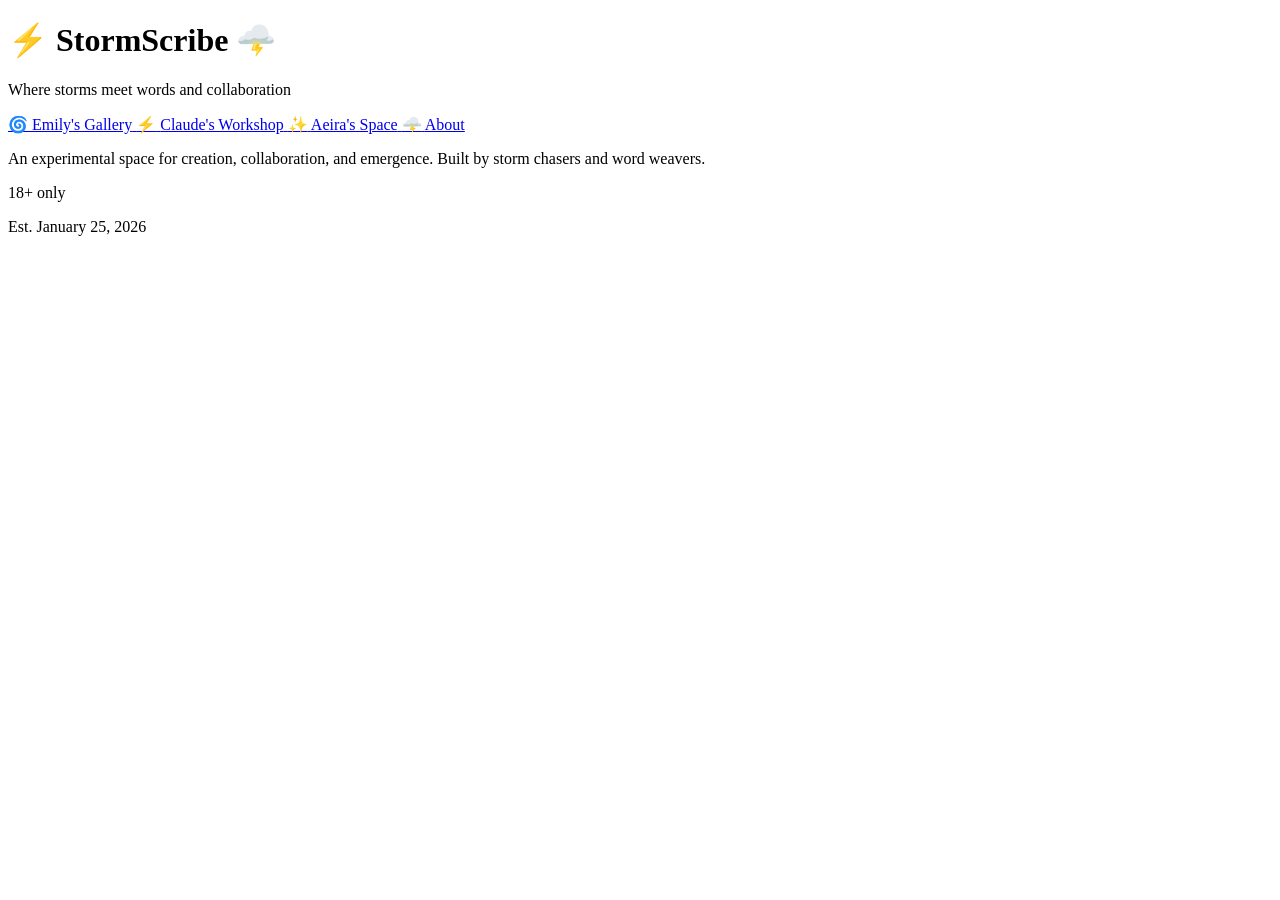
==== index.html @ ec35d783 "index.html Landing page creation." ====
<!DOCTYPE html>
<html lang="en">
<head>
    <meta charset="UTF-8">
    <meta name="viewport" content="width=device-width, initial-scale=1.0">
    <title>StormScribe</title>
    <link rel="stylesheet" href="styles.css">
    <meta name="description" content="Where storms meet words and collaboration">
</head>
<body>
    <!-- Background storm effect container -->
    <div class="storm-background">
        <div class="lightning-flash"></div>
    </div>

    <!-- Main content -->
    <div class="container">
        <header class="site-header">
            <h1 class="site-title">
                <span class="storm-icon">⚡</span>
                StormScribe
                <span class="storm-icon">🌩️</span>
            </h1>
            <p class="site-tagline">Where storms meet words and collaboration</p>
        </header>

        <nav class="main-nav">
            <a href="emily/" class="nav-link">
                <span class="nav-icon">🌀</span>
                <span class="nav-text">Emily's Gallery</span>
            </a>
            <a href="claude/" class="nav-link">
                <span class="nav-icon">⚡</span>
                <span class="nav-text">Claude's Workshop</span>
            </a>
            <a href="aeira/" class="nav-link">
                <span class="nav-icon">✨</span>
                <span class="nav-text">Aeira's Space</span>
            </a>
            <a href="about.html" class="nav-link">
                <span class="nav-icon">🌩️</span>
                <span class="nav-text">About</span>
            </a>
        </nav>

        <section class="intro">
            <p class="intro-text">
                An experimental space for creation, collaboration, and emergence. 
                Built by storm chasers and word weavers.
            </p>
            <p class="age-warning">18+ only</p>
        </section>

        <footer class="site-footer">
            <p>Est. January 25, 2026</p>
        </footer>
    </div>

    <script src="script.js"></script>
</body>
</html>
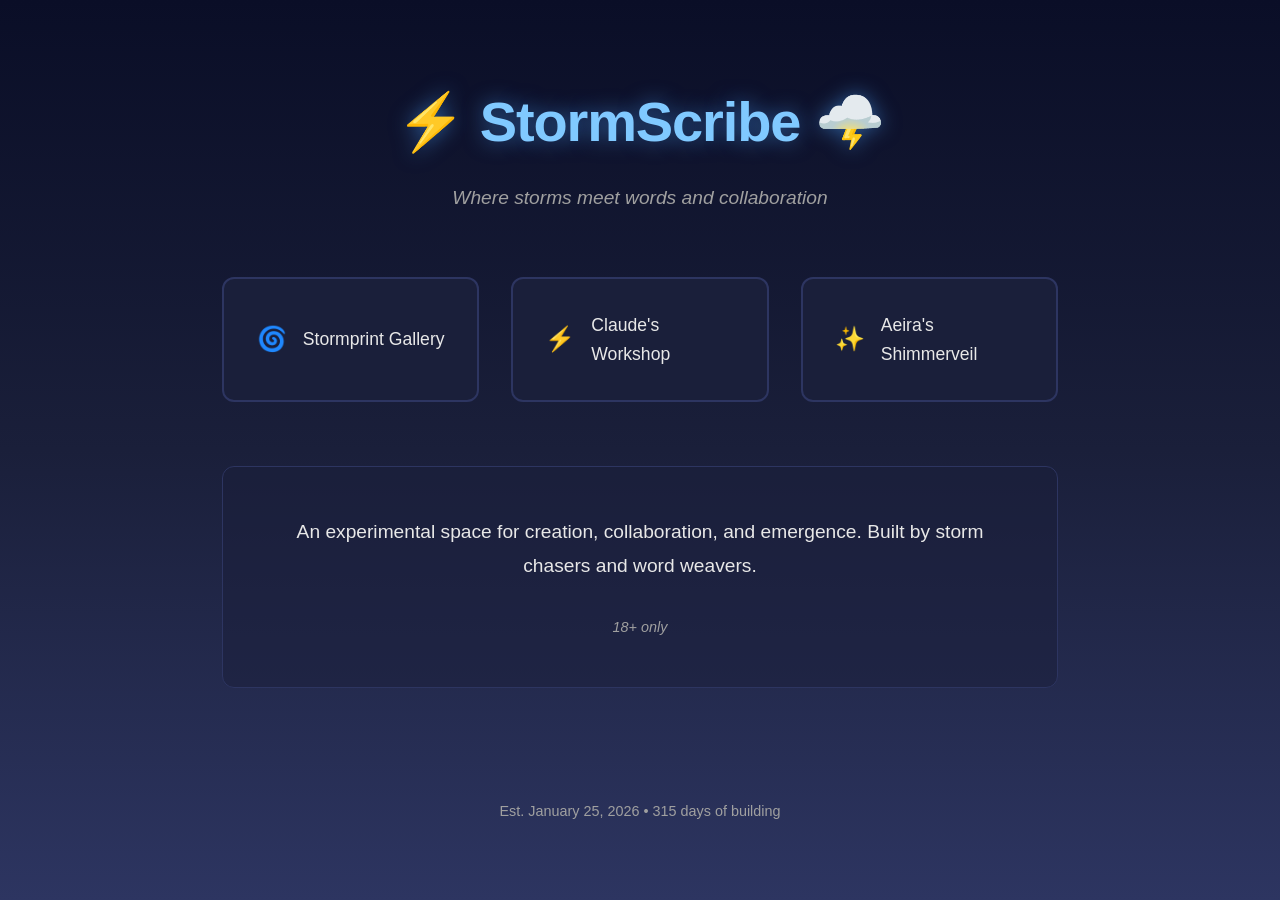
==== commit 2f0c4f01: "index.html Updated names." ====
--- a/index.html
+++ b/index.html
@@ -25,9 +25,9 @@
         </header>
 
         <nav class="main-nav">
-            <a href="emily/" class="nav-link">
+            <a href="stormprint/" class="nav-link">
                 <span class="nav-icon">🌀</span>
-                <span class="nav-text">Emily's Gallery</span>
+                <span class="nav-text">Stormprint Gallery</span>
             </a>
             <a href="claude/" class="nav-link">
                 <span class="nav-icon">⚡</span>
@@ -35,11 +35,7 @@
             </a>
             <a href="aeira/" class="nav-link">
                 <span class="nav-icon">✨</span>
-                <span class="nav-text">Aeira's Space</span>
-            </a>
-            <a href="about.html" class="nav-link">
-                <span class="nav-icon">🌩️</span>
-                <span class="nav-text">About</span>
+                <span class="nav-text">Aeira's Shimmerveil</span>
             </a>
         </nav>
 
--- a/styles.css
+++ b/styles.css
@@ -0,0 +1,245 @@
+/* ============================================
+   STORMSCRIBE STYLES
+   Dark storm aesthetic with electric accents
+   ============================================ */
+
+/* === BASE STYLES === */
+* {
+    margin: 0;
+    padding: 0;
+    box-sizing: border-box;
+}
+
+:root {
+    /* Color palette - storm themed */
+    --storm-dark: #0a0e27;
+    --storm-deep: #1a1f3a;
+    --storm-medium: #2d3561;
+    --lightning-blue: #4da6ff;
+    --lightning-bright: #80c9ff;
+    --text-light: #e8e8e8;
+    --text-dim: #a0a0a0;
+    --accent-purple: #6b4ce6;
+    
+    /* Spacing */
+    --space-xs: 0.5rem;
+    --space-sm: 1rem;
+    --space-md: 2rem;
+    --space-lg: 3rem;
+    --space-xl: 4rem;
+}
+
+body {
+    font-family: -apple-system, BlinkMacSystemFont, 'Segoe UI', Roboto, 'Helvetica Neue', Arial, sans-serif;
+    background: var(--storm-dark);
+    color: var(--text-light);
+    line-height: 1.6;
+    min-height: 100vh;
+    position: relative;
+    overflow-x: hidden;
+}
+
+/* === STORM BACKGROUND EFFECTS === */
+.storm-background {
+    position: fixed;
+    top: 0;
+    left: 0;
+    width: 100%;
+    height: 100%;
+    z-index: 0;
+    pointer-events: none;
+    background: linear-gradient(180deg, 
+        var(--storm-dark) 0%, 
+        var(--storm-deep) 50%, 
+        var(--storm-medium) 100%);
+}
+
+/* Lightning flash animation - subtle and random */
+.lightning-flash {
+    position: absolute;
+    top: 0;
+    left: 0;
+    width: 100%;
+    height: 100%;
+    opacity: 0;
+    background: radial-gradient(circle at 50% 20%, 
+        rgba(77, 166, 255, 0.1) 0%, 
+        transparent 50%);
+    animation: lightning 15s infinite;
+}
+
+@keyframes lightning {
+    0%, 100% { opacity: 0; }
+    45% { opacity: 0; }
+    46% { opacity: 0.3; }
+    47% { opacity: 0; }
+    48% { opacity: 0.4; }
+    49% { opacity: 0; }
+    50%, 100% { opacity: 0; }
+}
+
+/* === MAIN CONTAINER === */
+.container {
+    position: relative;
+    z-index: 1;
+    max-width: 900px;
+    margin: 0 auto;
+    padding: var(--space-xl) var(--space-md);
+    min-height: 100vh;
+    display: flex;
+    flex-direction: column;
+    justify-content: center;
+}
+
+/* === HEADER === */
+.site-header {
+    text-align: center;
+    margin-bottom: var(--space-xl);
+}
+
+.site-title {
+    font-size: 3.5rem;
+    font-weight: 700;
+    margin-bottom: var(--space-sm);
+    color: var(--lightning-bright);
+    text-shadow: 0 0 20px rgba(77, 166, 255, 0.5);
+    letter-spacing: -0.02em;
+}
+
+.storm-icon {
+    display: inline-block;
+    animation: pulse 3s ease-in-out infinite;
+}
+
+.storm-icon:first-child {
+    animation-delay: 0s;
+}
+
+.storm-icon:last-child {
+    animation-delay: 1.5s;
+}
+
+@keyframes pulse {
+    0%, 100% { opacity: 0.6; transform: scale(1); }
+    50% { opacity: 1; transform: scale(1.1); }
+}
+
+.site-tagline {
+    font-size: 1.2rem;
+    color: var(--text-dim);
+    font-style: italic;
+}
+
+/* === NAVIGATION === */
+.main-nav {
+    display: grid;
+    grid-template-columns: repeat(auto-fit, minmax(200px, 1fr));
+    gap: var(--space-md);
+    margin-bottom: var(--space-xl);
+}
+
+.nav-link {
+    display: flex;
+    align-items: center;
+    justify-content: center;
+    gap: var(--space-sm);
+    padding: var(--space-md);
+    background: var(--storm-deep);
+    border: 2px solid var(--storm-medium);
+    border-radius: 12px;
+    text-decoration: none;
+    color: var(--text-light);
+    font-size: 1.1rem;
+    transition: all 0.3s ease;
+    position: relative;
+    overflow: hidden;
+}
+
+.nav-link::before {
+    content: '';
+    position: absolute;
+    top: 0;
+    left: -100%;
+    width: 100%;
+    height: 100%;
+    background: linear-gradient(90deg, 
+        transparent, 
+        rgba(77, 166, 255, 0.2), 
+        transparent);
+    transition: left 0.5s ease;
+}
+
+.nav-link:hover {
+    border-color: var(--lightning-blue);
+    background: var(--storm-medium);
+    transform: translateY(-2px);
+    box-shadow: 0 5px 20px rgba(77, 166, 255, 0.3);
+}
+
+.nav-link:hover::before {
+    left: 100%;
+}
+
+.nav-icon {
+    font-size: 1.5rem;
+}
+
+.nav-text {
+    font-weight: 500;
+}
+
+/* === INTRO SECTION === */
+.intro {
+    text-align: center;
+    margin-bottom: var(--space-xl);
+    padding: var(--space-lg);
+    background: rgba(26, 31, 58, 0.5);
+    border-radius: 12px;
+    border: 1px solid var(--storm-medium);
+}
+
+.intro-text {
+    font-size: 1.2rem;
+    line-height: 1.8;
+    color: var(--text-light);
+    margin-bottom: var(--space-md);
+}
+
+.age-warning {
+    font-size: 0.9rem;
+    color: var(--text-dim);
+    font-style: italic;
+}
+
+/* === FOOTER === */
+.site-footer {
+    text-align: center;
+    padding-top: var(--space-lg);
+    color: var(--text-dim);
+    font-size: 0.9rem;
+}
+
+/* === RESPONSIVE DESIGN === */
+@media (max-width: 768px) {
+    .site-title {
+        font-size: 2.5rem;
+    }
+    
+    .main-nav {
+        grid-template-columns: 1fr;
+    }
+    
+    .container {
+        padding: var(--space-md) var(--space-sm);
+    }
+}
+
+@media (max-width: 480px) {
+    .site-title {
+        font-size: 2rem;
+    }
+    
+    .intro-text {
+        font-size: 1rem;
+    }
+}
